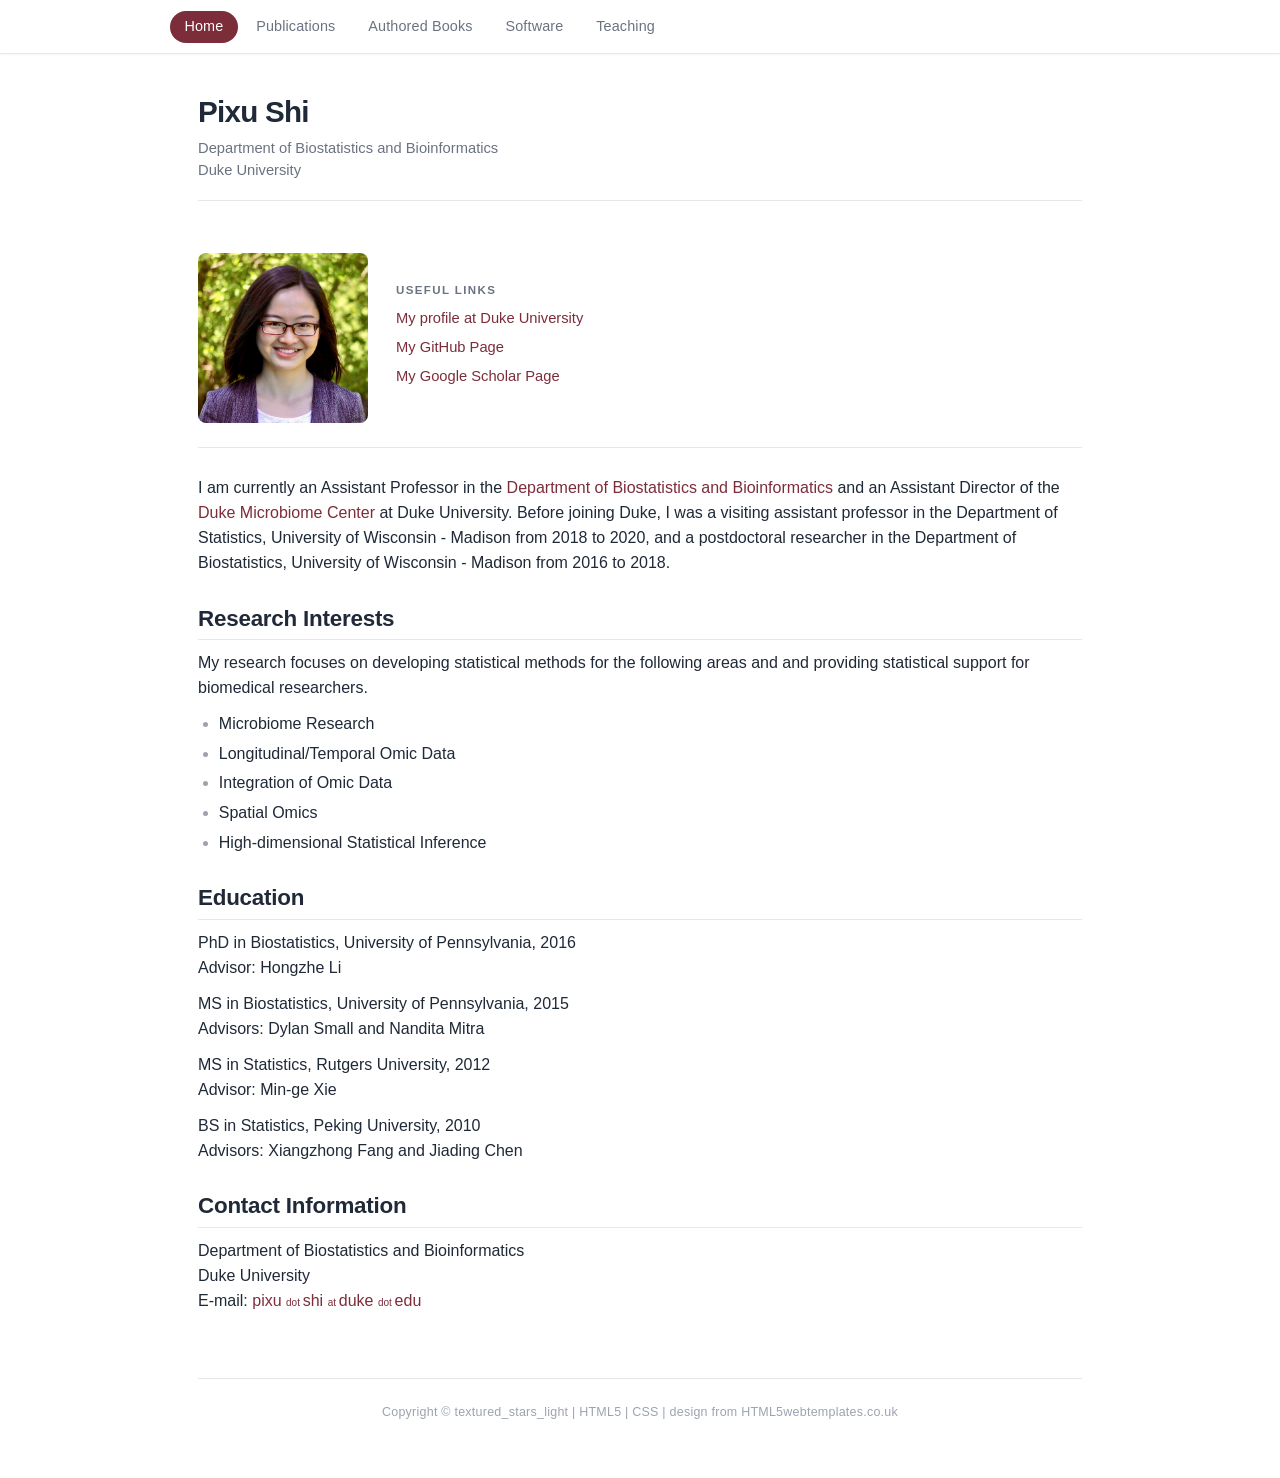
==== index.html @ ac12bf8e "reorder tabs" ====
<!DOCTYPE HTML>
<html>

<head>
  <title>Pixu Shi's Homepage</title>
  <meta name="google-site-verification" content="ghtNAFj0BvaokCE1OC3R3q2dDWGkjcpYmdLzgyEFmUU" />
  <meta name="viewport" content="width=device-width, initial-scale=1" />
  <meta name="description" content="website description" />
  <meta name="keywords" content="website keywords, website keywords" />
  <meta http-equiv="content-type" content="text/html; charset=UTF-8" />
  <link rel="stylesheet" type="text/css" href="template/style.css" title="style" />
</head>

<body>
  <div id="main">
    <div id="header">
      <div id="logo">
        <div id="logo_text">
          <!-- class="logo_colour", allows you to change the colour of the text -->
          <h1>Pixu Shi</h1>
          <h2>Department of Biostatistics and Bioinformatics</h2>
          <h2>Duke University</h2>
        </div>
      </div>
      <div id="menubar">
        <ul id="menu">
          <!-- put class="selected" in the li tag for the selected page - to highlight which page you're on -->
          <li class="selected"><a href="index.html">Home</a></li>
          <li><a href="Pixu_publication.html">Publications</a></li>
          <li><a href="Pixu_books.html">Authored Books</a></li>
          <li><a href="Pixu_software.html">Software</a></li>
          <li><a href="Pixu_teaching.html">Teaching</a></li>
        </ul>
      </div>
    </div>
    <div id="site_content">
      <div class="profile-card">
        <img src="Pixu_profile_square.jpg" alt="Pixu Shi" class="profile-photo">
        <div class="profile-info">
          <h3>Useful Links</h3>
          <ul>
            <li><a href="https://scholars.duke.edu/person/Pixu.Shi">My profile at Duke University</a></li>
            <li><a href="https://github.com/pixushi">My GitHub Page</a></li>
            <li><a href="https://scholar.google.com/citations?user=EbF6EYMAAAAJ&hl=en">My Google Scholar Page</a></li>
          </ul>
        </div>
      </div>
      <div id="content">
        <h2></h2>
        <p>I am currently an Assistant Professor in the <a href="https://biostat.duke.edu/">Department of Biostatistics and Bioinformatics</a> and an Assistant Director of the <a href="https://sites.duke.edu/microbiome/">Duke Microbiome Center</a> at Duke University.
		Before joining Duke, I was a visiting assistant professor in the Department of Statistics, University of Wisconsin - Madison from 2018 to 2020, 
		and a postdoctoral researcher in the Department of Biostatistics, University of Wisconsin - Madison from 2016 to 2018.
	</p>
        <h2>Research Interests</h2>

		  My research focuses on developing statistical methods for the following areas and and providing statistical support for biomedical researchers.
		  		</p>
		  		<ul>
			<LI> Microbiome Research</LI>
			<LI> Longitudinal/Temporal Omic Data</LI>
			<LI> Integration of Omic Data</LI>
			<LI> Spatial Omics</LI>
			<LI> High-dimensional Statistical Inference</LI>
					</ul>
			
		</UL>
        <h2>Education</h2>
		<p> PhD in Biostatistics, University of Pennsylvania, 2016<br />
                    Advisor: Hongzhe Li
		</p>
		<p> MS in Biostatistics, University of Pennsylvania, 2015<br />
                    Advisors: Dylan Small and Nandita Mitra
		</p>
		<p> MS in Statistics, Rutgers University, 2012<br />
                    Advisor: Min-ge Xie
		</p>
		<p> BS in Statistics, Peking University, 2010<br />
                    Advisors: Xiangzhong Fang and Jiading Chen
		</p>		
	<h2>Contact Information</h2>
			<p> Department of Biostatistics and Bioinformatics <br /> 
				Duke University <br />

				E-mail: <a href="mailto:pixu.shi@duke.edu">pixu <font size=1> dot </font> shi <font size=1> at </font> duke <font size=1> dot </font> edu</a>
			</p>
      </div>
    </div>
    <div id="content_footer"></div>
    <div id="footer">
            Copyright &copy; textured_stars_light | <a href="http://validator.w3.org/check?uri=referer">HTML5</a> | <a href="http://jigsaw.w3.org/css-validator/check/referer">CSS</a> | <a href="http://www.html5webtemplates.co.uk">design from HTML5webtemplates.co.uk</a>
    </div>
  </div>
<!-- Start of StatCounter Code for Default Guide -->
<script type="text/javascript">
var sc_project=11414960;
var sc_invisible=1;
var sc_security="e117e79e";
var scJsHost = (("https:" == document.location.protocol) ?
"https://secure." : "http://www.");
document.write("<sc"+"ript type='text/javascript' src='" + scJsHost+
"statcounter.com/counter/counter.js'></"+"script>");
</script>
<noscript><div class="statcounter"><a title="web analytics"
href="http://statcounter.com/" target="_blank"><img class="statcounter"
src="//c.statcounter.com/11414960/0/e117e79e/1/" alt="web
analytics"></a></div></noscript>
<!-- End of StatCounter Code for Default Guide -->
</body>
</html>
---- template/style.css ----
/* ================================================================
   Pixu Shi — Homepage stylesheet
   Modern, minimal, academic
   ================================================================ */

:root {
  --bg: #ffffff;
  --text: #1f2937;
  --muted: #6b7280;
  --soft: #9ca3af;
  --border: #e5e7eb;
  --rule: #f3f4f6;
  --accent: #7c2d3a;
  --accent-hover: #5a1f29;
  --max-width: 940px;
  --sidebar-width: 240px;
  --gap: 3rem;
  --nav-height: 54px;
  --font-sans: 'Inter', -apple-system, BlinkMacSystemFont, 'Segoe UI', 'Helvetica Neue', Arial, 'Noto Sans', 'PingFang SC', 'Hiragino Sans GB', 'Microsoft YaHei', sans-serif;
  --font-serif: 'Source Serif 4', 'Charter', 'Georgia', serif;
  --font-mono: 'SF Mono', 'JetBrains Mono', Menlo, Consolas, 'Roboto Mono', monospace;
}

* {
  box-sizing: border-box;
  margin: 0;
  padding: 0;
}

html {
  height: 100%;
  scroll-behavior: smooth;
  overflow-x: hidden;
  width: 100%;
}

body {
  font: 400 16px/1.55 var(--font-sans);
  background: var(--bg);
  color: var(--text);
  -webkit-font-smoothing: antialiased;
  -moz-osx-font-smoothing: grayscale;
  text-rendering: optimizeLegibility;
  padding-top: var(--nav-height);
  overflow-x: hidden;
  width: 100%;
  max-width: 100%;
}

img {
  max-width: 100%;
  height: auto;
  width: auto;
  border: 0;
  display: inline-block;
}

#content img {
  max-width: 100%;
  height: auto;
}

a {
  color: var(--accent);
  text-decoration: none;
  border-bottom: 1px solid transparent;
  transition: color 0.15s ease, border-color 0.15s ease;
}

a:hover {
  color: var(--accent-hover);
  border-bottom-color: var(--accent-hover);
}

p {
  margin: 0 0 0.7em 0;
  line-height: 1.55;
}

/* Headings */
h1, h2, h3, h4, h5, h6 {
  color: var(--text);
  font-weight: 600;
  line-height: 1.25;
  letter-spacing: -0.01em;
  margin: 1.3em 0 0.5em 0;
  font-family: var(--font-sans);
  text-transform: none;
}

h2 {
  font-size: 1.4rem;
  font-weight: 600;
  padding-bottom: 0.3em;
  border-bottom: 1px solid var(--border);
}

h2:empty {
  display: none;
}

h3 {
  font-size: 1.1rem;
}

h4 {
  font-size: 1rem;
  font-weight: 600;
  color: var(--accent);
  margin-top: 1.4em;
  margin-bottom: 0.4em;
}

h5, h6 {
  font-size: 0.92rem;
  font-weight: 500;
  color: var(--muted);
  font-style: normal;
  padding: 0;
}

ul, ol {
  margin: 0.3em 0 0.9em 1.3em;
}

ul li, ol li {
  margin-bottom: 0.25em;
  line-height: 1.5;
  padding: 0;
}

ul li {
  list-style-type: disc;
}

ul li::marker {
  color: var(--soft);
}

blockquote {
  margin: 1.5em 0;
  padding: 0.4em 1.2em;
  border-left: 3px solid var(--border);
  background: transparent;
  color: var(--muted);
  font-style: italic;
}

code {
  font-family: var(--font-mono);
  font-size: 0.9em;
  background: var(--rule);
  padding: 0.12em 0.38em;
  border-radius: 3px;
  color: var(--text);
}

/* Layout */
#main {
  max-width: var(--max-width);
  margin: 0 auto;
  padding: 2rem 1.75rem 3rem 1.75rem;
}

/* Header */
#header {
  background: transparent;
  height: auto;
  margin-bottom: 0.75rem;
}

#logo {
  position: static;
  width: 100%;
  height: auto;
  border-bottom: 1px solid var(--border);
  padding: 0.5rem 0 1.2rem 0;
  margin: 0;
}

#logo_text {
  position: static;
  top: auto;
  left: auto;
}

#logo h1, #logo_text h1, #logo_text h1 a, #logo_text h1 a:hover {
  font-family: var(--font-sans);
  font-size: 1.85rem;
  font-weight: 600;
  color: var(--text);
  letter-spacing: -0.025em;
  padding: 0;
  margin: 0 0 0.25em 0;
  border: 0;
  text-transform: none;
  text-decoration: none;
}

#logo_text h1 a .logo_colour {
  color: var(--text);
}

#logo h2, #logo_text h2 {
  font-family: var(--font-sans);
  font-size: 0.92rem;
  font-weight: 400;
  color: var(--muted);
  letter-spacing: 0;
  padding: 0;
  margin: 0;
  border: 0;
  text-transform: none;
  line-height: 1.45;
}

/* Floating top navigation */
#menubar {
  position: fixed;
  top: 0;
  left: 0;
  right: 0;
  width: 100%;
  height: var(--nav-height);
  z-index: 100;
  padding: 0 1.5rem;
  background: rgba(255, 255, 255, 0.88);
  -webkit-backdrop-filter: saturate(180%) blur(12px);
  backdrop-filter: saturate(180%) blur(12px);
  border-top: 0;
  border-bottom: 1px solid var(--border);
  box-shadow: 0 1px 2px rgba(15, 23, 42, 0.03);
}

ul#menu {
  list-style: none;
  margin: 0 auto;
  padding: 0;
  max-width: var(--max-width);
  height: 100%;
  display: flex;
  flex-wrap: nowrap;
  align-items: center;
  gap: 0.25rem;
  overflow-x: auto;
}

ul#menu li {
  list-style: none;
  margin: 0;
  padding: 0;
  float: none;
  flex-shrink: 0;
}

ul#menu li a {
  display: inline-flex;
  align-items: center;
  font-family: var(--font-sans);
  font-size: 0.9rem;
  font-weight: 500;
  letter-spacing: 0.01em;
  color: var(--muted);
  background: transparent;
  text-transform: none;
  padding: 0.45rem 0.9rem;
  margin: 0;
  height: 32px;
  text-decoration: none;
  border: 0;
  border-radius: 999px;
  transition: color 0.15s ease, background 0.15s ease;
  white-space: nowrap;
}

ul#menu li a:hover {
  color: var(--text);
  background: var(--rule);
  border: 0;
}

ul#menu li.selected a,
ul#menu li.selected a:hover {
  color: #fff;
  background: var(--accent);
  border: 0;
}

ul#menu li:first-child a {
  padding-left: 0.9rem;
}

/* Single-column body */
#site_content {
  width: 100%;
  background: transparent;
  padding: 1.5rem 0 0 0;
  display: block;
  overflow: visible;
}

#content {
  width: 100%;
  max-width: 100%;
  float: none;
  padding: 0;
  text-align: left;
  min-width: 0;
  word-wrap: break-word;
  overflow-wrap: break-word;
}

#content a {
  word-break: break-word;
  overflow-wrap: break-word;
}

#content > h2:first-child,
#content > h4:first-child {
  margin-top: 0;
}

#content ul {
  margin: 0.3em 0 1em 1.3em;
  padding: 0;
}

#content ul li {
  list-style-type: disc;
  background: none;
  padding: 0;
  margin-bottom: 0.3em;
  line-height: 1.55;
}

/* Sidebar (legacy markup is hidden site-wide) */
#sidebar_container {
  display: none;
}

/* Profile card — used only on the home page (headshot + useful links) */
.profile-card {
  display: flex;
  align-items: center;
  gap: 1.75rem;
  margin: 1rem 0 1.75rem 0;
  padding: 0 0 1.5rem 0;
  border-bottom: 1px solid var(--border);
}

.profile-photo {
  width: 170px;
  height: auto;
  border-radius: 8px;
  display: block;
  flex-shrink: 0;
  margin: 0;
}

.profile-info {
  flex: 1;
  min-width: 0;
}

.profile-info h3 {
  font-family: var(--font-sans);
  font-size: 0.72rem;
  font-weight: 600;
  text-transform: uppercase;
  letter-spacing: 0.12em;
  color: var(--muted);
  margin: 0 0 0.55rem 0;
  padding: 0;
}

.profile-info ul {
  list-style: none;
  margin: 0;
  padding: 0;
}

.profile-info li {
  list-style: none;
  margin: 0 0 0.35rem 0;
  padding: 0;
  line-height: 1.45;
  background: none;
}

.profile-info li a,
.profile-info li a:hover {
  display: inline;
  padding: 0;
  background: none;
  font-size: 0.92rem;
  color: var(--accent);
  border-bottom: 1px solid transparent;
}

.profile-info li a:hover {
  border-bottom-color: var(--accent);
}

/* Footer */
#content_footer {
  display: none;
}

#footer {
  width: 100%;
  margin: 4rem 0 0 0;
  padding: 1.5rem 0 0.5rem 0;
  border-top: 1px solid var(--border);
  text-align: center;
  font-family: var(--font-sans);
  font-size: 0.78rem;
  color: var(--soft);
  background: transparent;
  text-transform: none;
  letter-spacing: 0.02em;
  height: auto;
}

#footer a,
#footer a:hover {
  color: var(--soft);
  text-decoration: none;
  border-bottom: 1px solid transparent;
}

#footer a:hover {
  color: var(--muted);
  border-bottom-color: var(--soft);
}

/* Tables */
table {
  margin: 1.2em 0 1.8em 0;
  border-collapse: collapse;
  width: 100%;
}

table tr th,
table tr td {
  background: transparent;
  color: var(--text);
  padding: 0.65em 0.85em;
  text-align: left;
  border: 0;
  border-bottom: 1px solid var(--border);
}

table tr th {
  font-weight: 600;
  background: var(--rule);
  border-bottom: 1px solid #d1d5db;
  font-size: 0.92rem;
  text-transform: none;
  letter-spacing: 0;
}

table tr td {
  border-top: 0;
  font-size: 0.95rem;
}

/* Float helpers */
.left {
  float: left;
  margin: 0.3em 1.2em 0.6em 0;
}

.right {
  float: right;
  margin: 0.3em 0 0.6em 1.2em;
}

.center {
  display: block;
  text-align: center;
  margin: 1.5em auto;
}

.separator {
  width: 100%;
  height: 0;
  border-top: 1px solid var(--border);
  border-bottom: 0;
  margin: 1.5em 0;
}

/* Forms (kept for compatibility) */
.search {
  color: var(--text);
  border: 1px solid var(--border);
  width: 200px;
  padding: 0.4em 0.6em;
  font: inherit;
  background: var(--bg);
  border-radius: 4px;
}

.form_settings {
  margin: 1em 0 0 0;
}

.form_settings p {
  padding: 0 0 0.4em 0;
}

.form_settings span {
  float: left;
  width: 200px;
  text-align: left;
}

.form_settings input,
.form_settings textarea,
.form_settings select {
  padding: 0.5em;
  width: 320px;
  font: inherit;
  border: 1px solid var(--border);
  background: var(--bg);
  color: var(--text);
  border-radius: 4px;
}

.form_settings .submit {
  width: auto;
  padding: 0.5em 1.2em;
  cursor: pointer;
  background: var(--accent);
  color: #fff;
  border: 0;
  border-radius: 4px;
}

.form_settings .checkbox {
  width: auto;
  margin: 0.3em 0;
  border: 0;
  background: none;
}

#colours {
  display: none;
}

/* Responsive */
@media (max-width: 760px) {
  #main {
    padding: 1.25rem 1.1rem 2rem 1.1rem;
  }

  #menubar {
    padding: 0 1rem;
  }

  #site_content {
    padding-top: 1.25rem;
  }

  .profile-card {
    flex-direction: column;
    align-items: flex-start;
    gap: 1.1rem;
    margin: 0.75rem 0 1.5rem 0;
    padding-bottom: 1.25rem;
  }

  .profile-photo {
    width: 130px;
  }

  #logo h1,
  #logo_text h1 {
    font-size: 1.5rem;
  }

  ul#menu li a {
    padding: 0.4rem 0.7rem;
    font-size: 0.85rem;
  }

  ul#menu li:first-child a {
    padding-left: 0.7rem;
  }
}
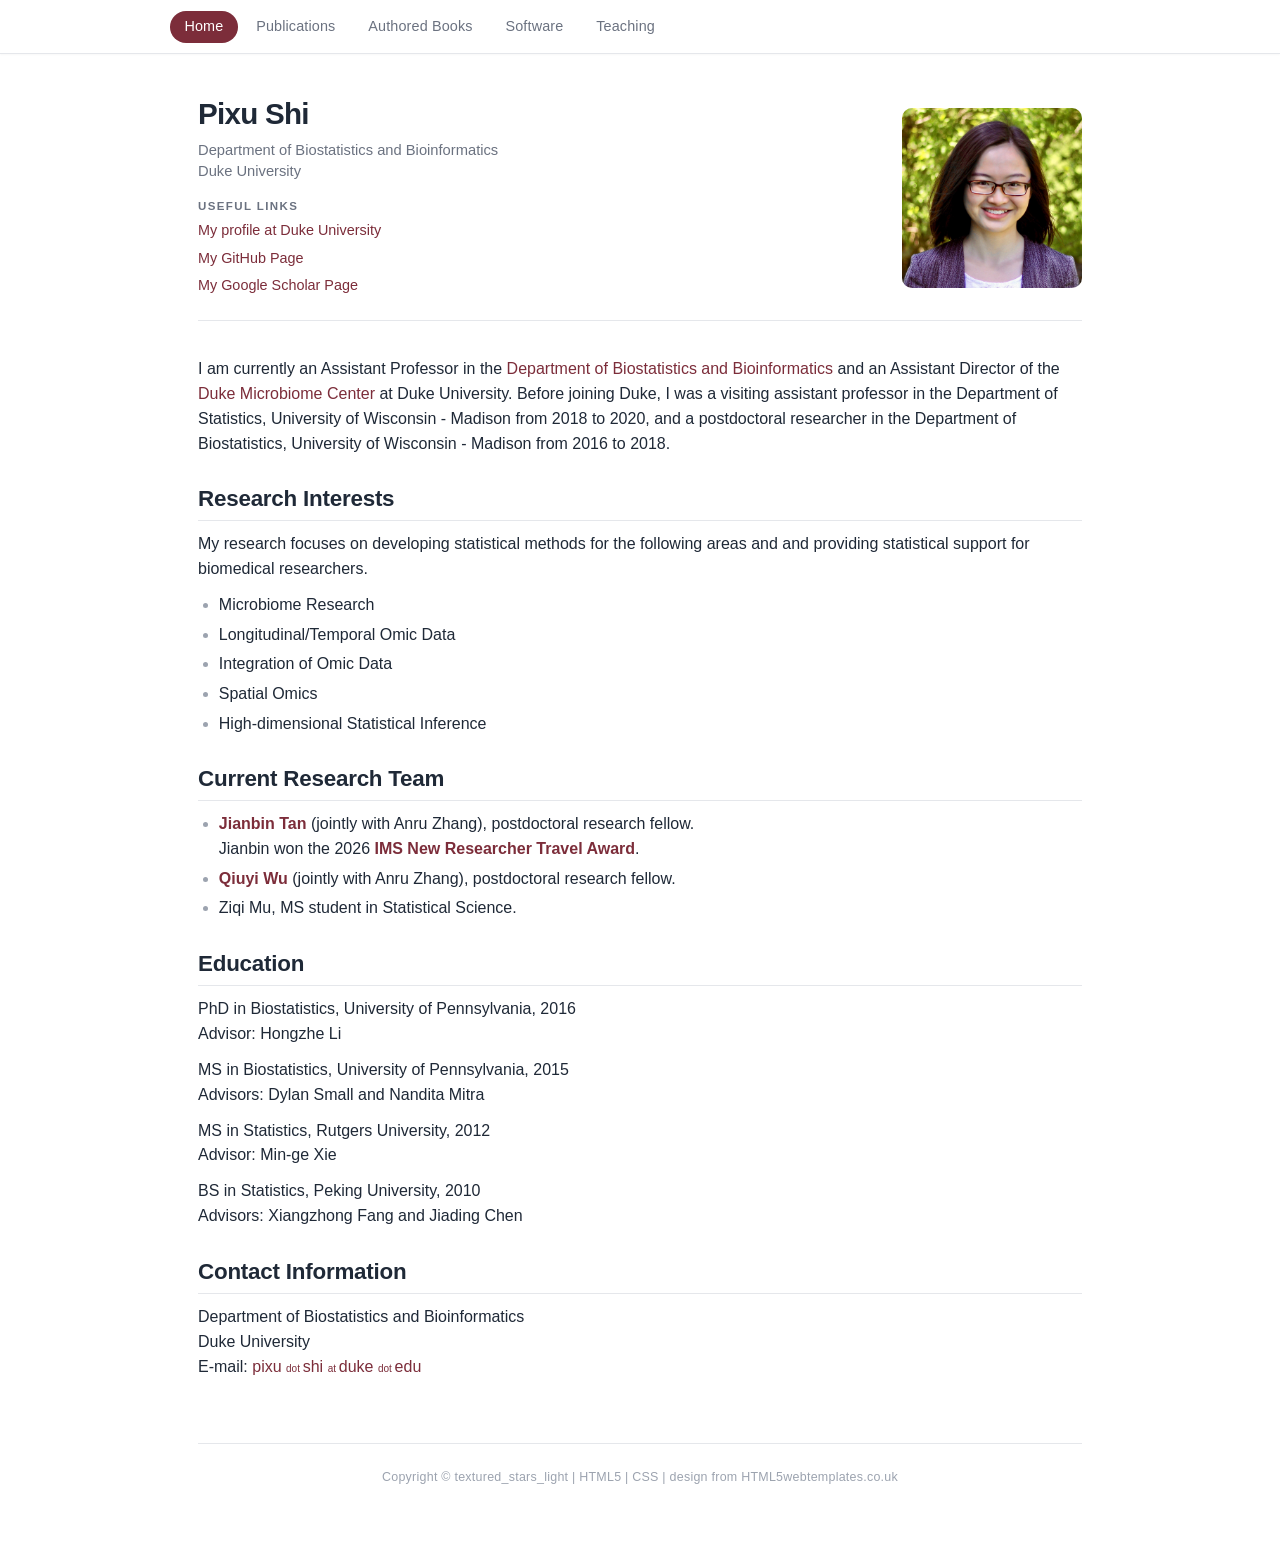
==== commit 15ca975f: "header change" ====
--- a/index.html
+++ b/index.html
@@ -20,7 +20,16 @@
           <h1>Pixu Shi</h1>
           <h2>Department of Biostatistics and Bioinformatics</h2>
           <h2>Duke University</h2>
+          <div class="profile-info">
+            <h3>Useful Links</h3>
+            <ul>
+              <li><a href="https://scholars.duke.edu/person/Pixu.Shi">My profile at Duke University</a></li>
+              <li><a href="https://github.com/pixushi">My GitHub Page</a></li>
+              <li><a href="https://scholar.google.com/citations?user=EbF6EYMAAAAJ&hl=en">My Google Scholar Page</a></li>
+            </ul>
+          </div>
         </div>
+        <img src="figures/Pixu_profile_square.jpg" alt="Pixu Shi" class="profile-photo">
       </div>
       <div id="menubar">
         <ul id="menu">
@@ -34,17 +43,6 @@
       </div>
     </div>
     <div id="site_content">
-      <div class="profile-card">
-        <img src="Pixu_profile_square.jpg" alt="Pixu Shi" class="profile-photo">
-        <div class="profile-info">
-          <h3>Useful Links</h3>
-          <ul>
-            <li><a href="https://scholars.duke.edu/person/Pixu.Shi">My profile at Duke University</a></li>
-            <li><a href="https://github.com/pixushi">My GitHub Page</a></li>
-            <li><a href="https://scholar.google.com/citations?user=EbF6EYMAAAAJ&hl=en">My Google Scholar Page</a></li>
-          </ul>
-        </div>
-      </div>
       <div id="content">
         <h2></h2>
         <p>I am currently an Assistant Professor in the <a href="https://biostat.duke.edu/">Department of Biostatistics and Bioinformatics</a> and an Assistant Director of the <a href="https://sites.duke.edu/microbiome/">Duke Microbiome Center</a> at Duke University.
@@ -64,6 +62,14 @@
 					</ul>
 			
 		</UL>
+        <h2>Current Research Team</h2>
+		<ul>
+			<li><strong><a href="https://tan-jianbin.github.io/">Jianbin Tan</a></strong> (jointly with Anru Zhang), postdoctoral research fellow. 
+			<br>
+			 Jianbin won the 2026 <strong><a href="https://imstat.org/ims-awards/ims-new-researcher-travel-award/">IMS New Researcher Travel Award</a></strong>.</li>
+			<li><strong><a href="https://drqiuyiwu.github.io/">Qiuyi Wu</a></strong> (jointly with Anru Zhang), postdoctoral research fellow.</li>
+			<li>Ziqi Mu, MS student in Statistical Science.</li>
+		</ul>
         <h2>Education</h2>
 		<p> PhD in Biostatistics, University of Pennsylvania, 2016<br />
                     Advisor: Hongzhe Li
@@ -90,20 +96,22 @@
             Copyright &copy; textured_stars_light | <a href="http://validator.w3.org/check?uri=referer">HTML5</a> | <a href="http://jigsaw.w3.org/css-validator/check/referer">CSS</a> | <a href="http://www.html5webtemplates.co.uk">design from HTML5webtemplates.co.uk</a>
     </div>
   </div>
-<!-- Start of StatCounter Code for Default Guide -->
+<!-- Default Statcounter code for GitHub Personal
+https://pixushi.github.io/ -->
 <script type="text/javascript">
-var sc_project=11414960;
+var sc_project=13226905;
 var sc_invisible=1;
-var sc_security="e117e79e";
-var scJsHost = (("https:" == document.location.protocol) ?
-"https://secure." : "http://www.");
-document.write("<sc"+"ript type='text/javascript' src='" + scJsHost+
-"statcounter.com/counter/counter.js'></"+"script>");
+var sc_security="ff27da82";
 </script>
-<noscript><div class="statcounter"><a title="web analytics"
-href="http://statcounter.com/" target="_blank"><img class="statcounter"
-src="//c.statcounter.com/11414960/0/e117e79e/1/" alt="web
-analytics"></a></div></noscript>
-<!-- End of StatCounter Code for Default Guide -->
+<script type="text/javascript"
+src="https://www.statcounter.com/counter/counter.js"
+async></script>
+<noscript><div class="statcounter"><a title="Web Analytics"
+href="https://statcounter.com/" target="_blank"><img
+class="statcounter"
+src="https://c.statcounter.com/13226905/0/ff27da82/1/"
+alt="Web Analytics"
+referrerPolicy="no-referrer-when-downgrade"></a></div></noscript>
+<!-- End of Statcounter Code -->
 </body>
 </html>
--- a/template/style.css
+++ b/template/style.css
@@ -174,14 +174,58 @@
   width: 100%;
   height: auto;
   border-bottom: 1px solid var(--border);
-  padding: 0.5rem 0 1.2rem 0;
-  margin: 0;
+  padding: 0.6rem 0 1.2rem 0;
+  margin: 0;
+  display: flex;
+  flex-direction: row;
+  align-items: center;
+  justify-content: space-between;
+  gap: 2rem;
 }
 
 #logo_text {
   position: static;
   top: auto;
   left: auto;
+  flex: 1;
+  min-width: 0;
+}
+
+/* Photo on the right side of the header (index page) */
+#logo > .profile-photo {
+  width: 180px;
+  height: auto;
+  border-radius: 10px;
+  flex: 0 0 auto;
+  display: block;
+}
+
+/* Useful Links block sitting under the name/department (index page) */
+#logo_text .profile-info {
+  margin: 1rem 0 0 0;
+  width: 100%;
+}
+
+#logo_text .profile-info h3 {
+  margin: 0 0 0.4rem 0;
+}
+
+#logo_text .profile-info ul {
+  margin: 0;
+  padding: 0;
+  list-style: none;
+}
+
+#logo_text .profile-info li {
+  list-style: none;
+  margin: 0 0 0.3rem 0;
+  padding: 0;
+  line-height: 1.4;
+  background: none;
+}
+
+#logo_text .profile-info li a {
+  font-size: 0.9rem;
 }
 
 #logo h1, #logo_text h1, #logo_text h1 a, #logo_text h1 a:hover {
@@ -561,6 +605,17 @@
     padding-top: 1.25rem;
   }
 
+  #logo {
+    flex-direction: column-reverse;
+    align-items: stretch;
+    gap: 1rem;
+  }
+
+  #logo > .profile-photo {
+    width: 130px;
+    align-self: flex-start;
+  }
+
   .profile-card {
     flex-direction: column;
     align-items: flex-start;
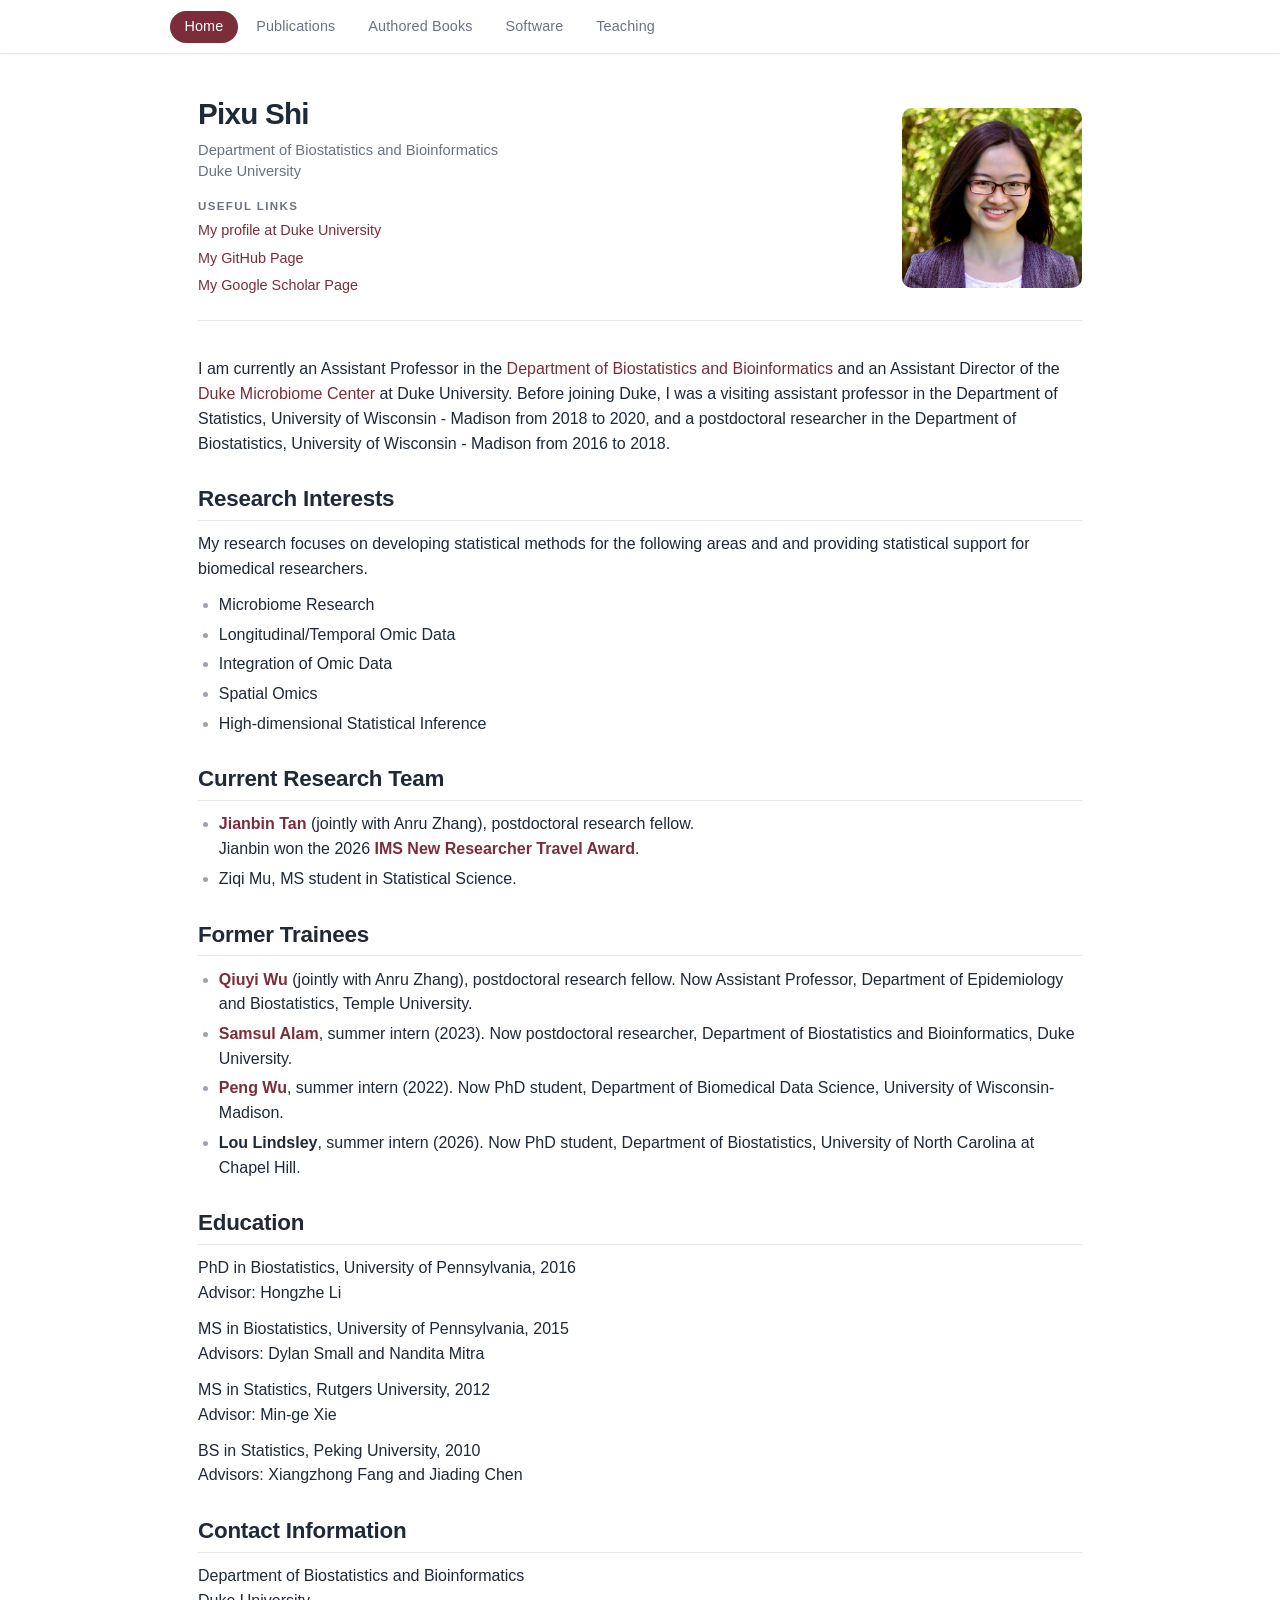
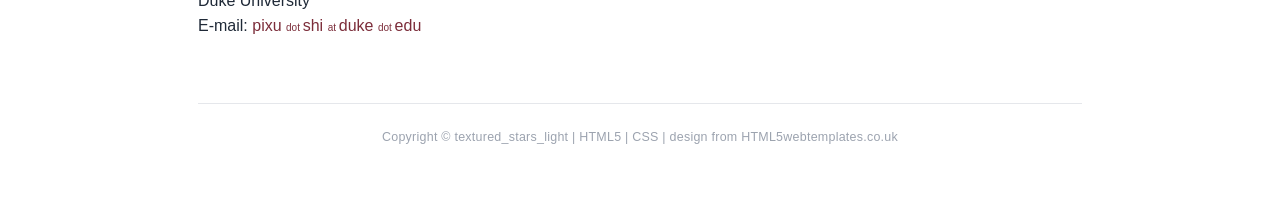
==== commit 62f799cb: "update pub and trainee" ====
--- a/index.html
+++ b/index.html
@@ -67,8 +67,14 @@
 			<li><strong><a href="https://tan-jianbin.github.io/">Jianbin Tan</a></strong> (jointly with Anru Zhang), postdoctoral research fellow. 
 			<br>
 			 Jianbin won the 2026 <strong><a href="https://imstat.org/ims-awards/ims-new-researcher-travel-award/">IMS New Researcher Travel Award</a></strong>.</li>
-			<li><strong><a href="https://drqiuyiwu.github.io/">Qiuyi Wu</a></strong> (jointly with Anru Zhang), postdoctoral research fellow.</li>
 			<li>Ziqi Mu, MS student in Statistical Science.</li>
+		</ul>
+        <h2>Former Trainees</h2>
+		<ul>
+			<li><strong><a href="https://drqiuyiwu.github.io/">Qiuyi Wu</a></strong> (jointly with Anru Zhang), postdoctoral research fellow. Now Assistant Professor, Department of Epidemiology and Biostatistics, Temple University.</li>
+			<li><strong><a href="https://scholar.google.com/citations?user=Su177OsAAAAJ&hl=en&oi=ao">Samsul Alam</a></strong>, summer intern (2023). Now postdoctoral researcher, Department of Biostatistics and Bioinformatics, Duke University.</li>
+			<li><strong><a href="https://scholar.google.com/citations?user=wh_SNnYAAAAJ&hl=en">Peng Wu</a></strong>, summer intern (2022). Now PhD student, Department of Biomedical Data Science, University of Wisconsin-Madison.</li>
+			<li><strong>Lou Lindsley</strong>, summer intern (2026). Now PhD student, Department of Biostatistics, University of North Carolina at Chapel Hill.</li>
 		</ul>
         <h2>Education</h2>
 		<p> PhD in Biostatistics, University of Pennsylvania, 2016<br />
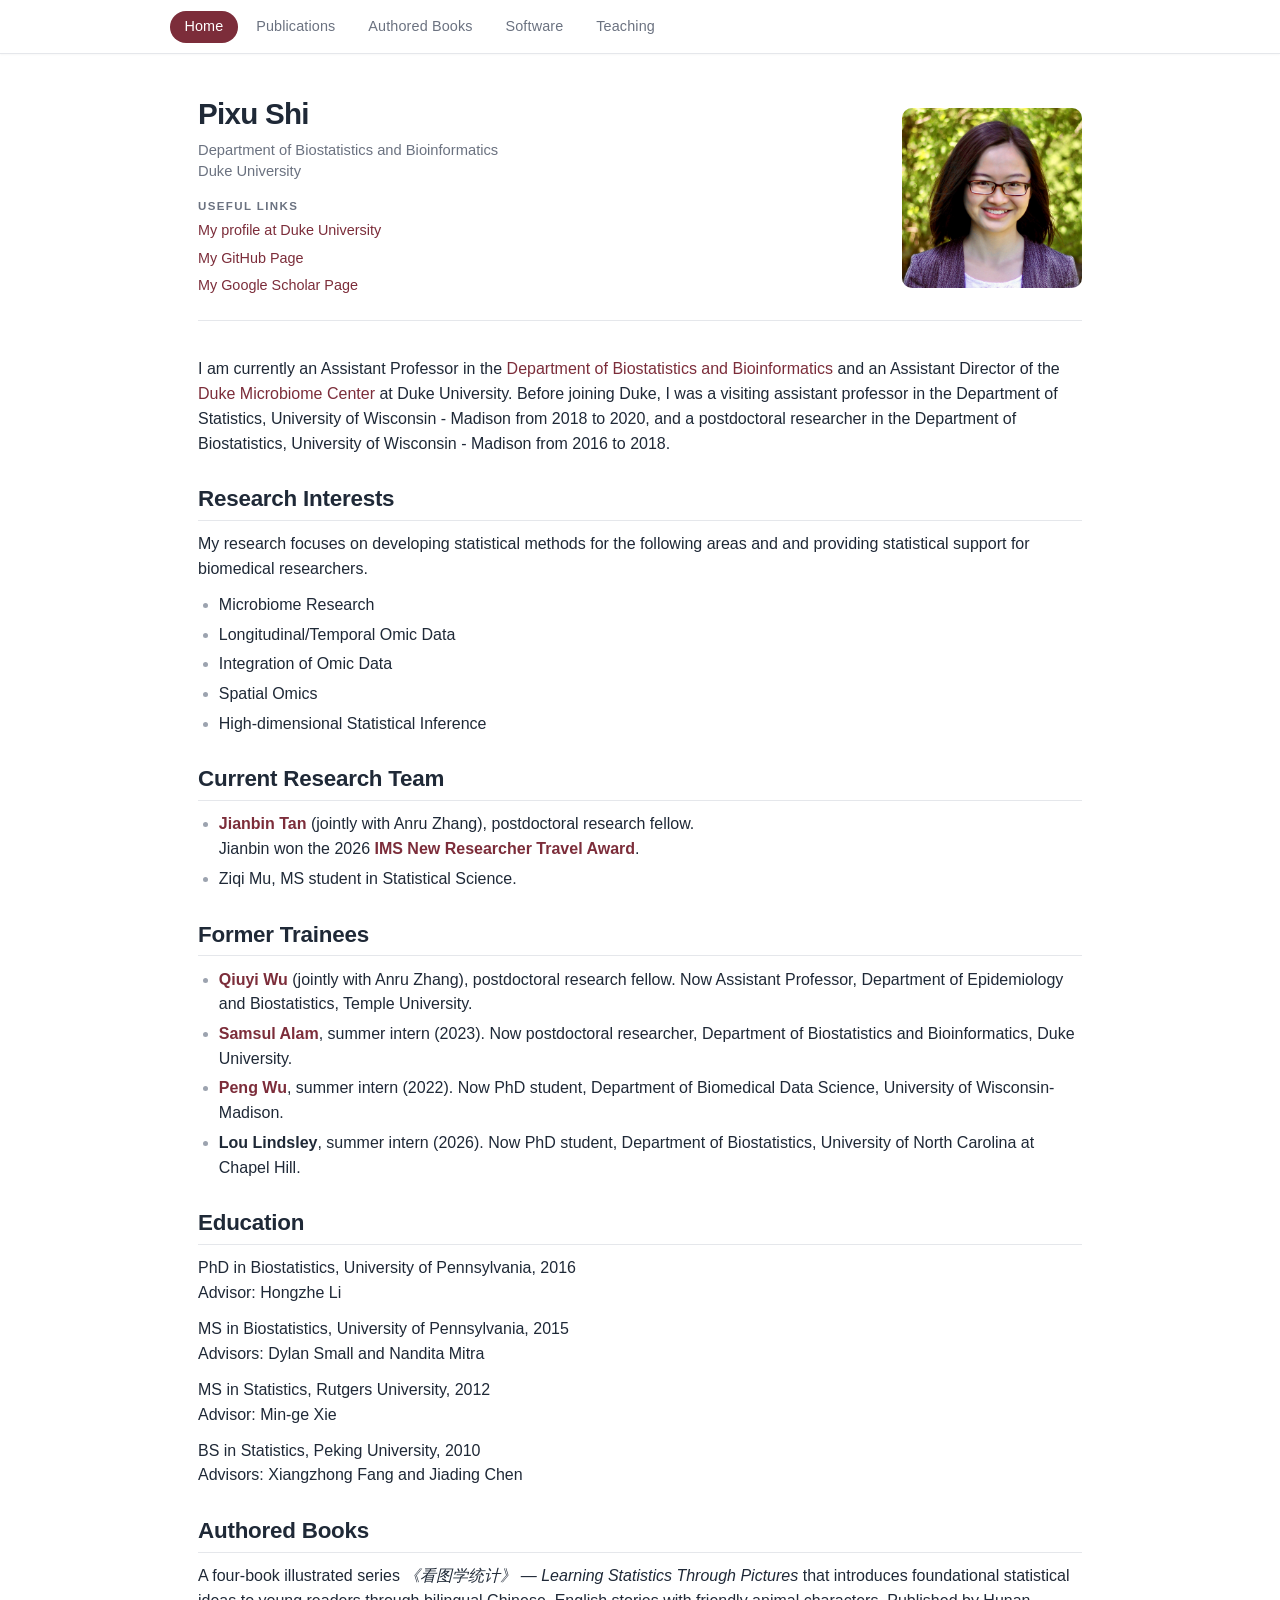
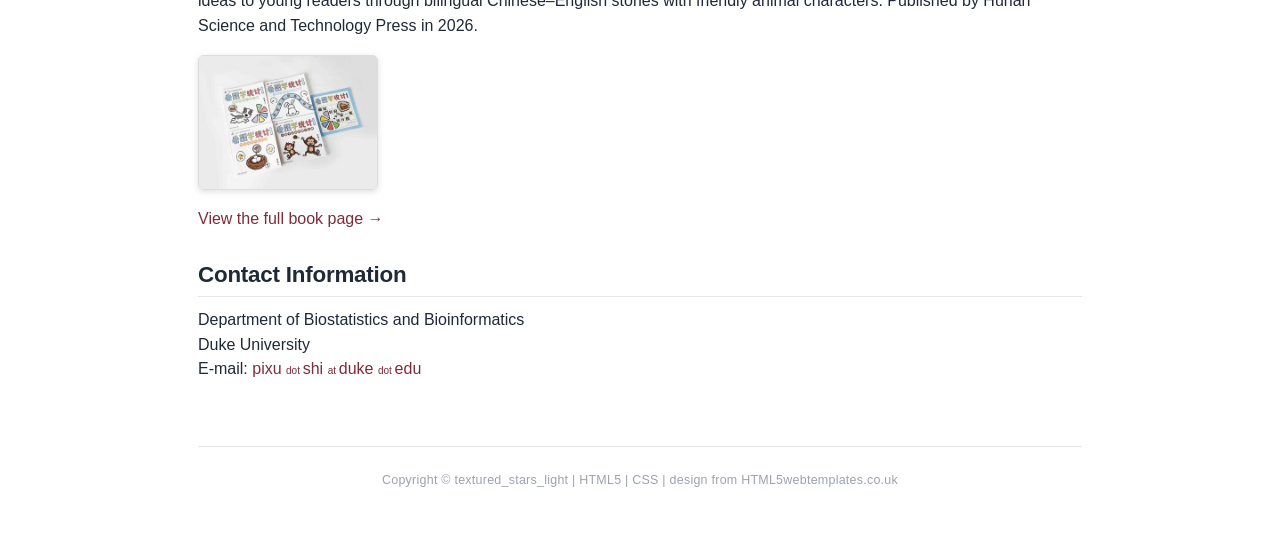
==== commit ea49a487: "thumb nail of book" ====
--- a/index.html
+++ b/index.html
@@ -89,6 +89,22 @@
 		<p> BS in Statistics, Peking University, 2010<br />
                     Advisors: Xiangzhong Fang and Jiading Chen
 		</p>		
+
+		<h2>Authored Books</h2>
+		<p>
+		  A four-book illustrated series <em>《看图学统计》 &mdash; Learning Statistics Through Pictures</em>
+		  that introduces foundational statistical ideas to young readers through bilingual
+		  Chinese&ndash;English stories with friendly animal characters.
+		  Published by Hunan Science and Technology Press in 2026.
+		</p>
+		<div style="display:flex;gap:10px;flex-wrap:wrap;margin:1rem 0 0.5rem 0;align-items:flex-end;">
+		  <a href="Pixu_books.html" title="View all books" style="flex:1 1 120px;max-width:180px;">
+		    <img src="figures/thumb_IMG_5730.jpg" alt="The complete 看图学统计 series"
+		         style="width:100%;border-radius:5px;border:1px solid #ddd;box-shadow:0 2px 6px rgba(0,0,0,0.12);transition:transform 0.2s;"
+		         onmouseover="this.style.transform='scale(1.04)'" onmouseout="this.style.transform=''">
+		  </a>
+		</div>
+		<p style="margin-top:0.4rem;"><a href="Pixu_books.html">View the full book page &rarr;</a></p>
 	<h2>Contact Information</h2>
 			<p> Department of Biostatistics and Bioinformatics <br /> 
 				Duke University <br />
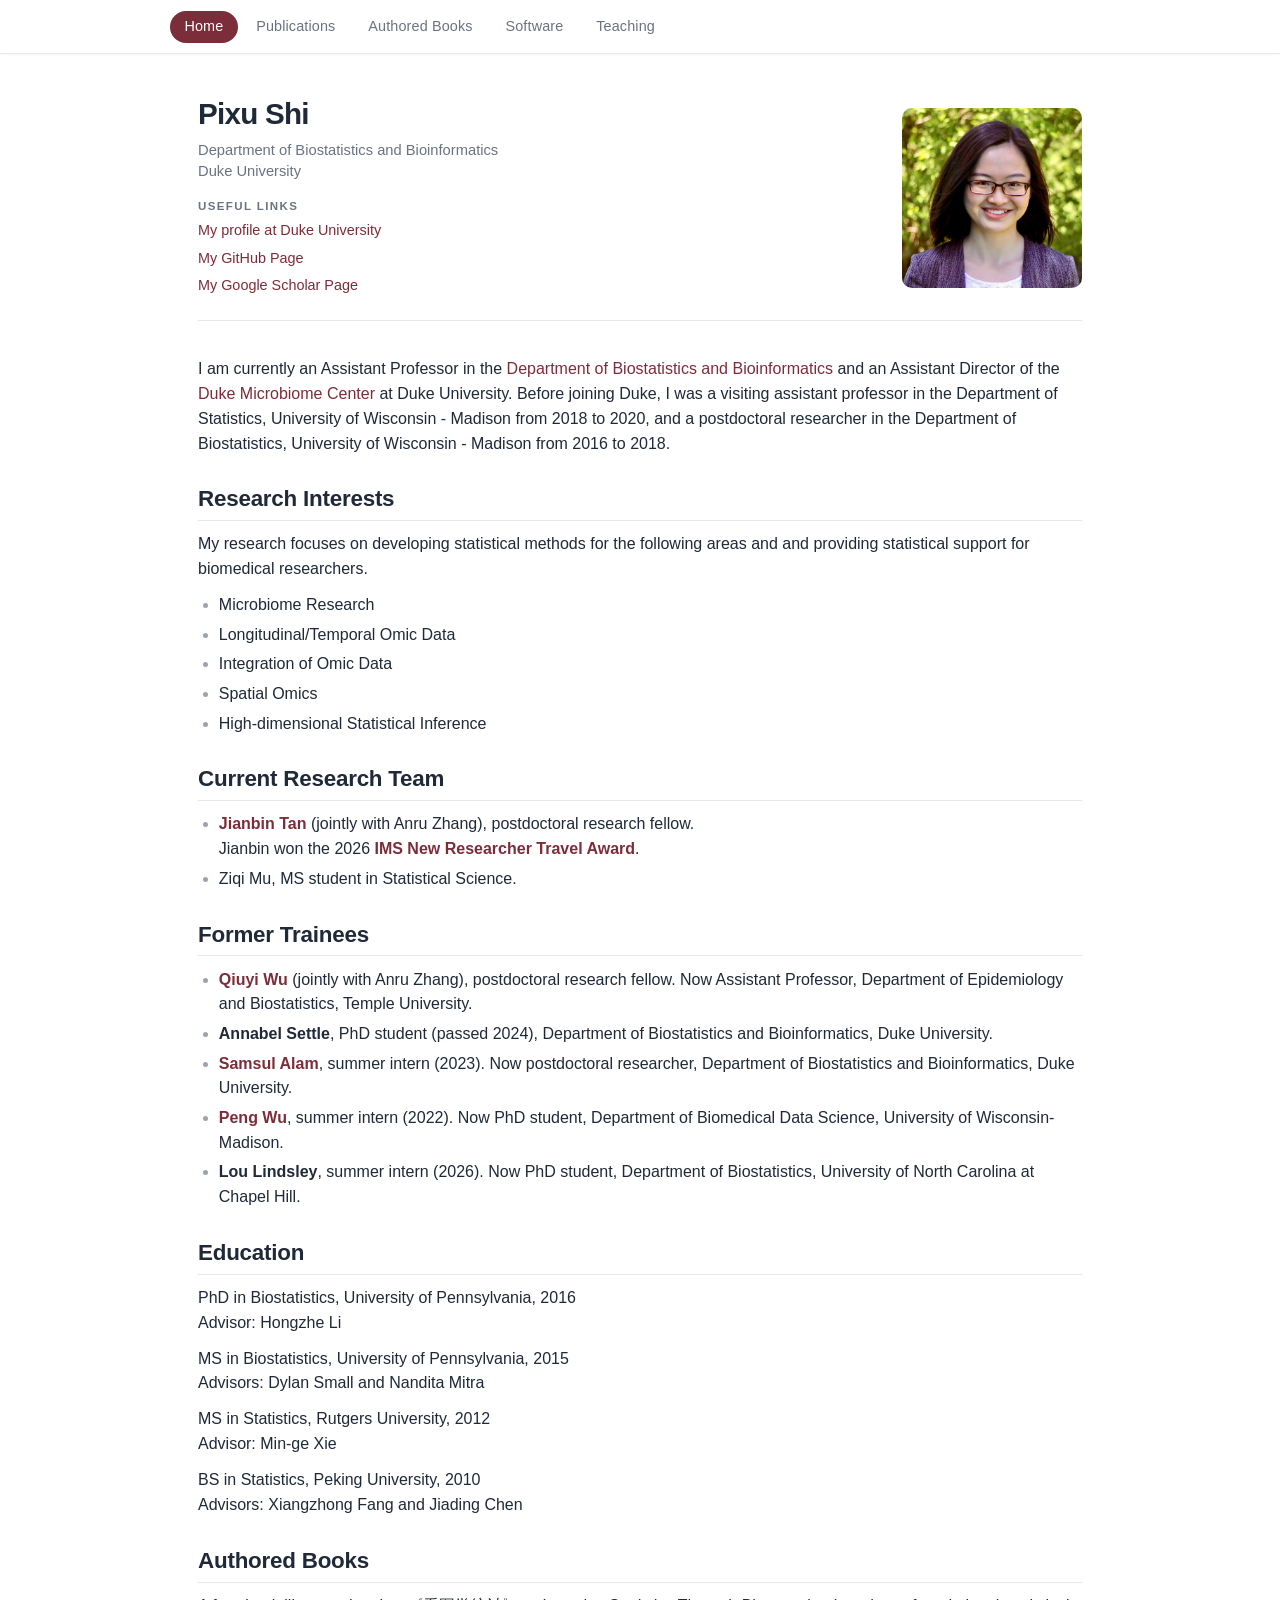
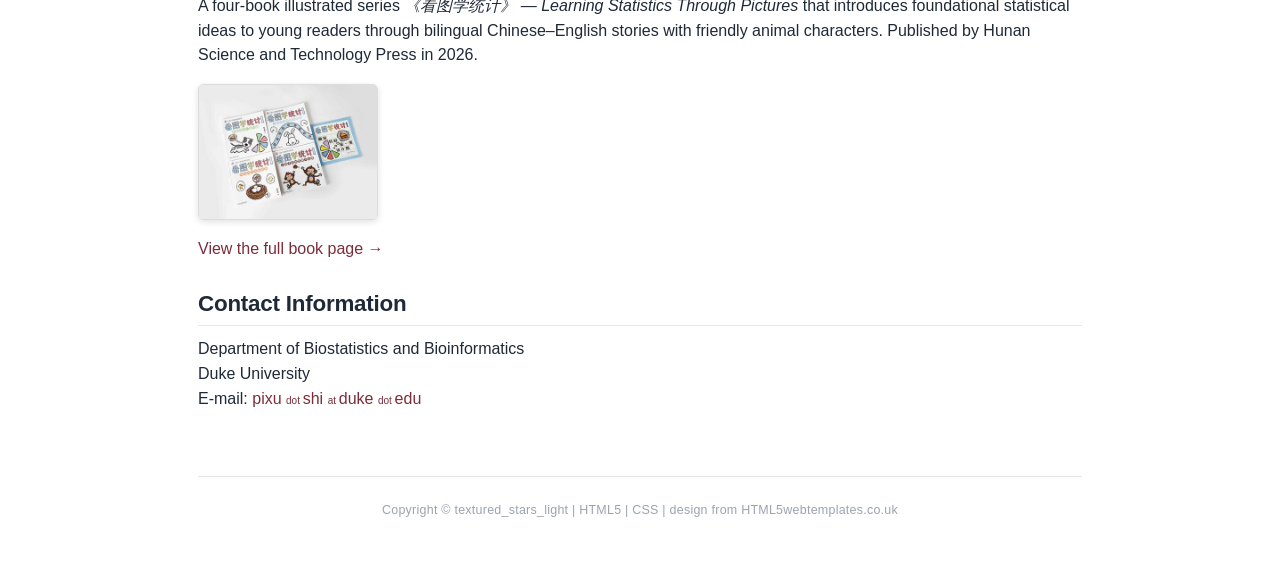
==== commit 1ab49d62: "Add publications, update JASA paper status, and add former trainee - Add multiTEMPTED biorxiv prepri" ====
--- a/index.html
+++ b/index.html
@@ -72,6 +72,7 @@
         <h2>Former Trainees</h2>
 		<ul>
 			<li><strong><a href="https://drqiuyiwu.github.io/">Qiuyi Wu</a></strong> (jointly with Anru Zhang), postdoctoral research fellow. Now Assistant Professor, Department of Epidemiology and Biostatistics, Temple University.</li>
+			<li><strong>Annabel Settle</strong>, PhD student (passed 2024), Department of Biostatistics and Bioinformatics, Duke University.</li>
 			<li><strong><a href="https://scholar.google.com/citations?user=Su177OsAAAAJ&hl=en&oi=ao">Samsul Alam</a></strong>, summer intern (2023). Now postdoctoral researcher, Department of Biostatistics and Bioinformatics, Duke University.</li>
 			<li><strong><a href="https://scholar.google.com/citations?user=wh_SNnYAAAAJ&hl=en">Peng Wu</a></strong>, summer intern (2022). Now PhD student, Department of Biomedical Data Science, University of Wisconsin-Madison.</li>
 			<li><strong>Lou Lindsley</strong>, summer intern (2026). Now PhD student, Department of Biostatistics, University of North Carolina at Chapel Hill.</li>
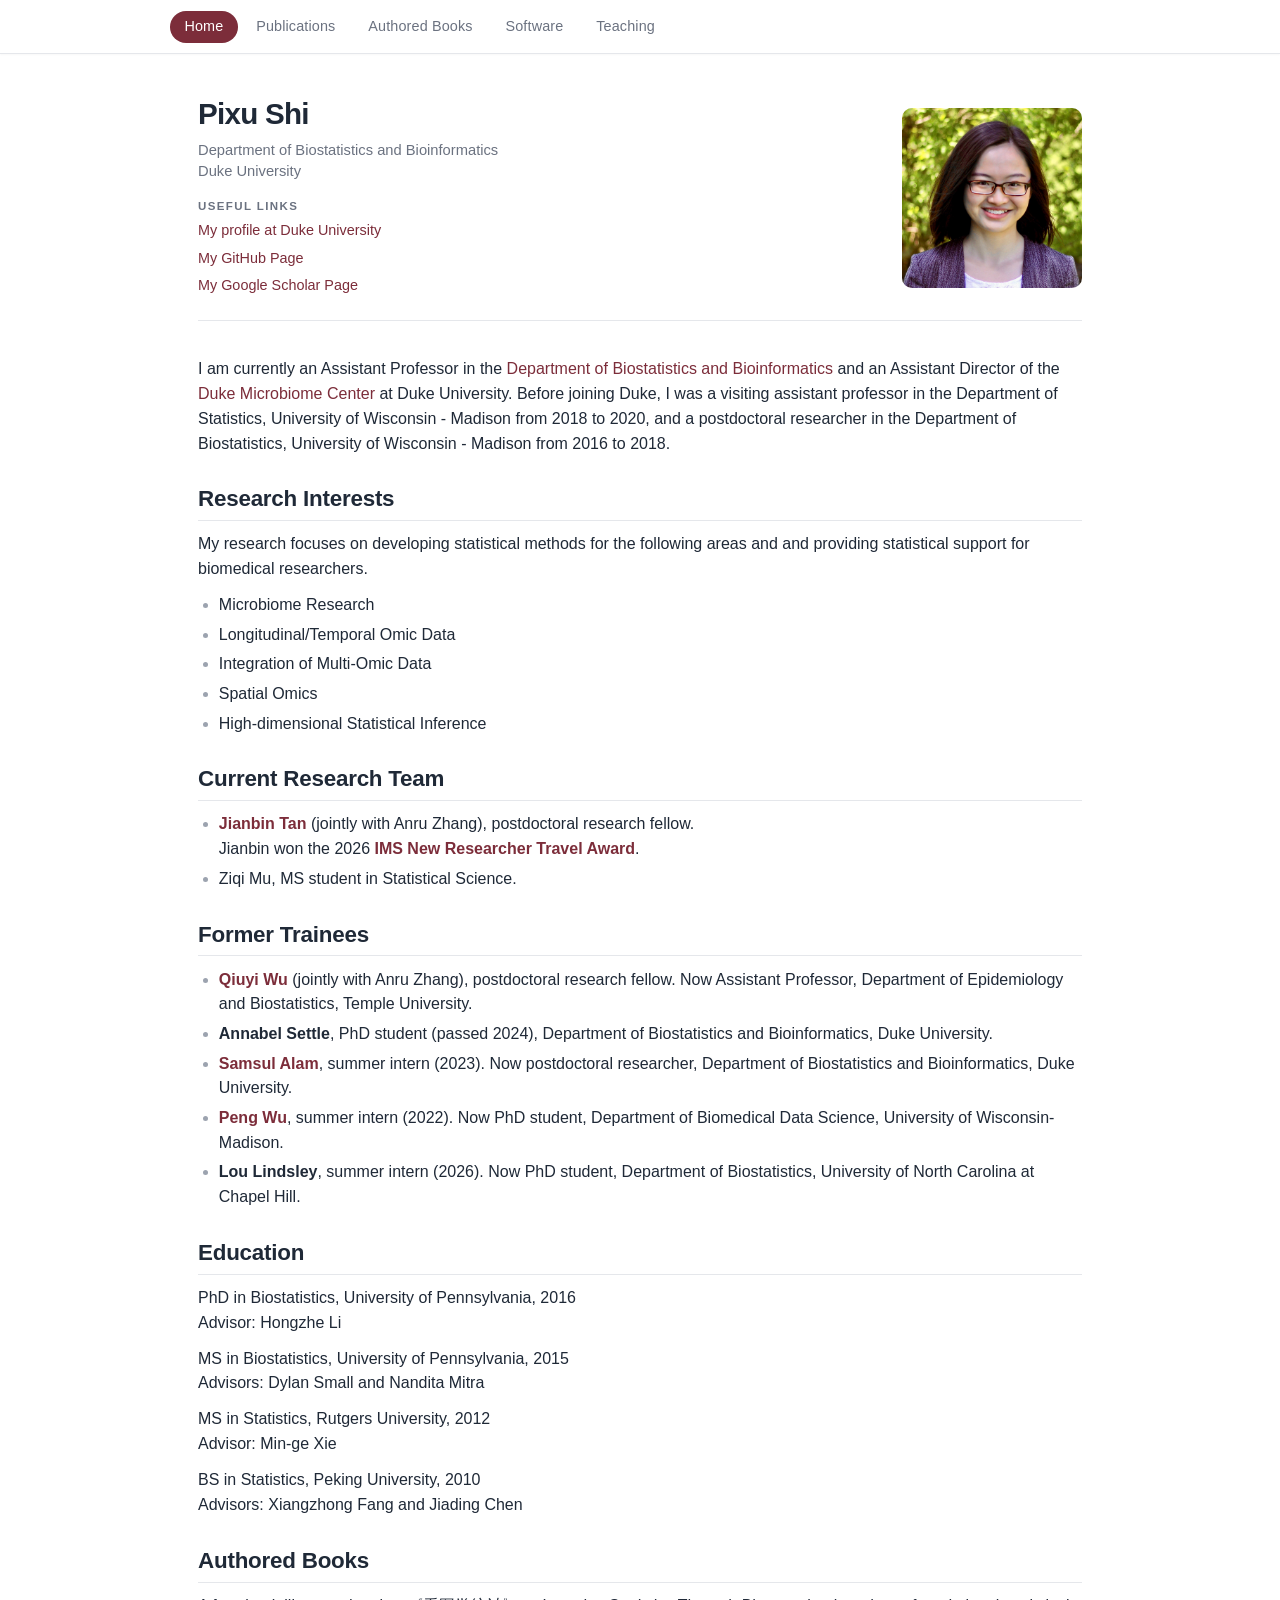
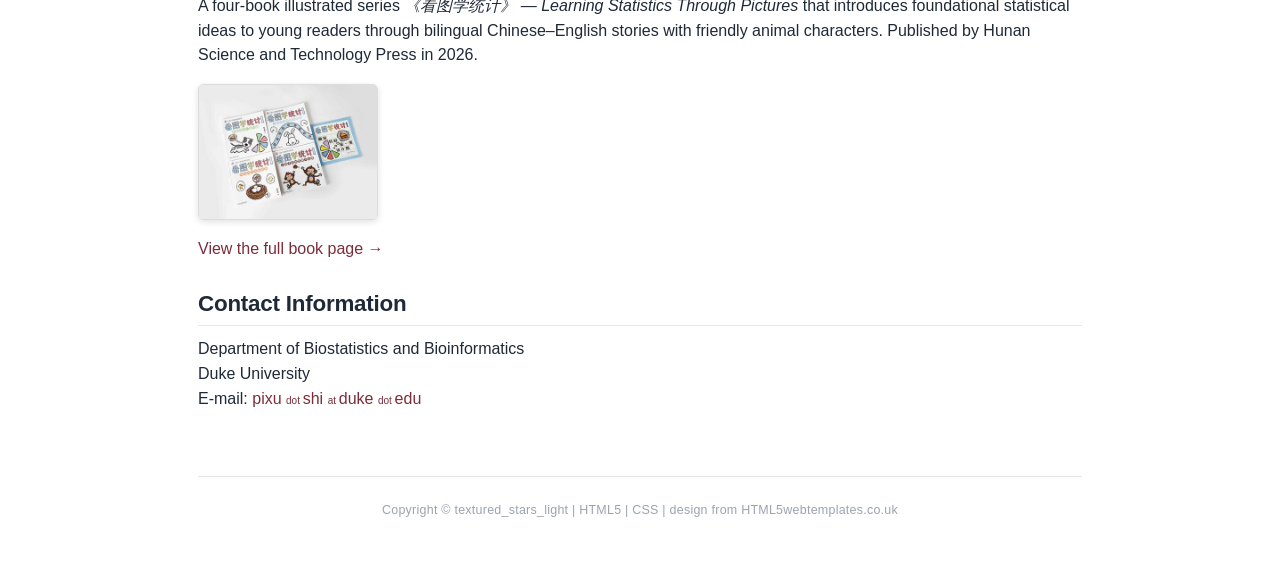
==== commit 619bb331: "update publications" ====
--- a/index.html
+++ b/index.html
@@ -56,7 +56,7 @@
 		  		<ul>
 			<LI> Microbiome Research</LI>
 			<LI> Longitudinal/Temporal Omic Data</LI>
-			<LI> Integration of Omic Data</LI>
+			<LI> Integration of Multi-Omic Data</LI>
 			<LI> Spatial Omics</LI>
 			<LI> High-dimensional Statistical Inference</LI>
 					</ul>
